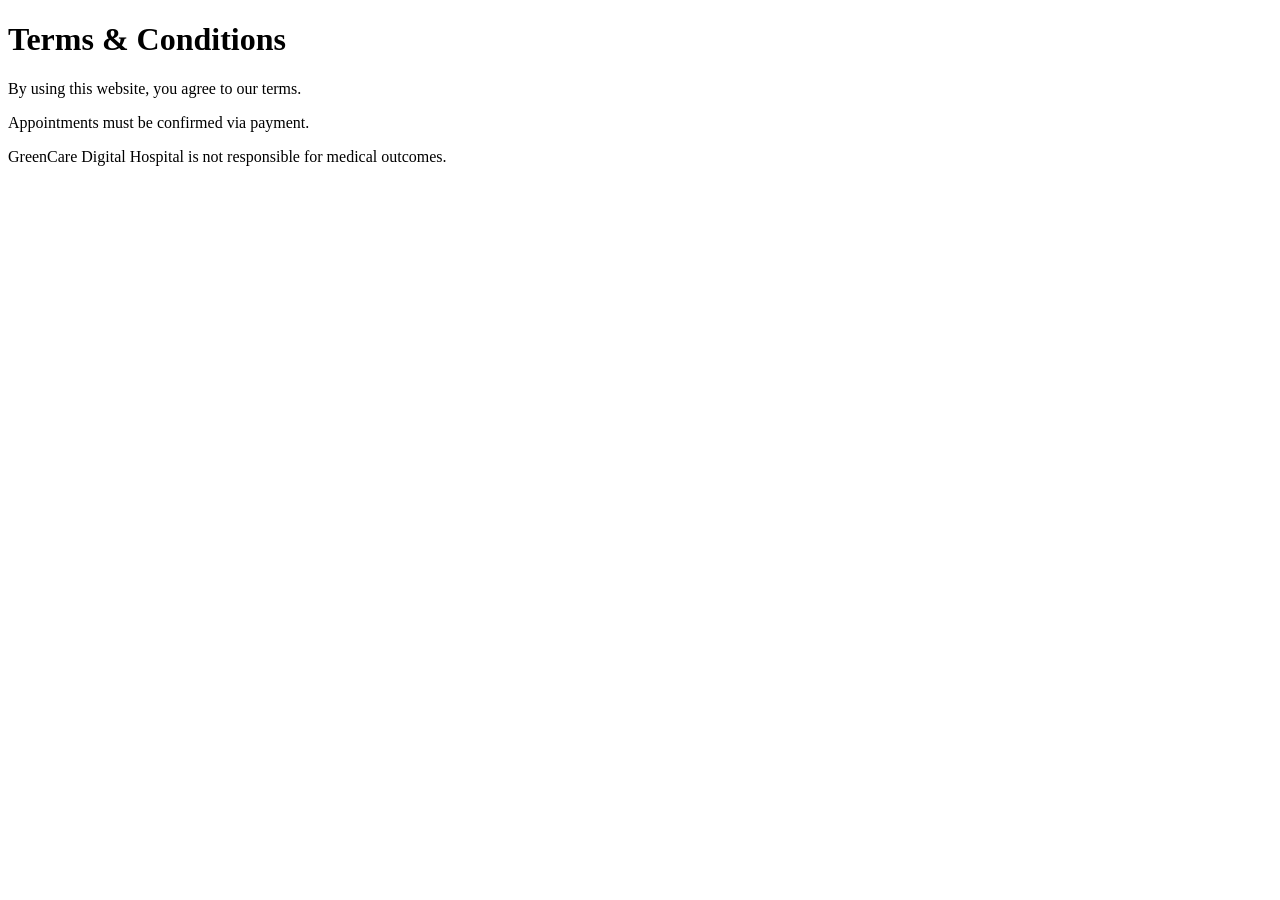
==== privacy.html @ 63e1cb96 "Create privacy.html" ====
<!DOCTYPE html>
<html>
<head>
<title>Terms and Conditions</title>
</head>
<body>
<h1>Terms & Conditions</h1>
<p>By using this website, you agree to our terms.</p>
<p>Appointments must be confirmed via payment.</p>
<p>GreenCare Digital Hospital is not responsible for medical outcomes.</p>
</body>
</html>
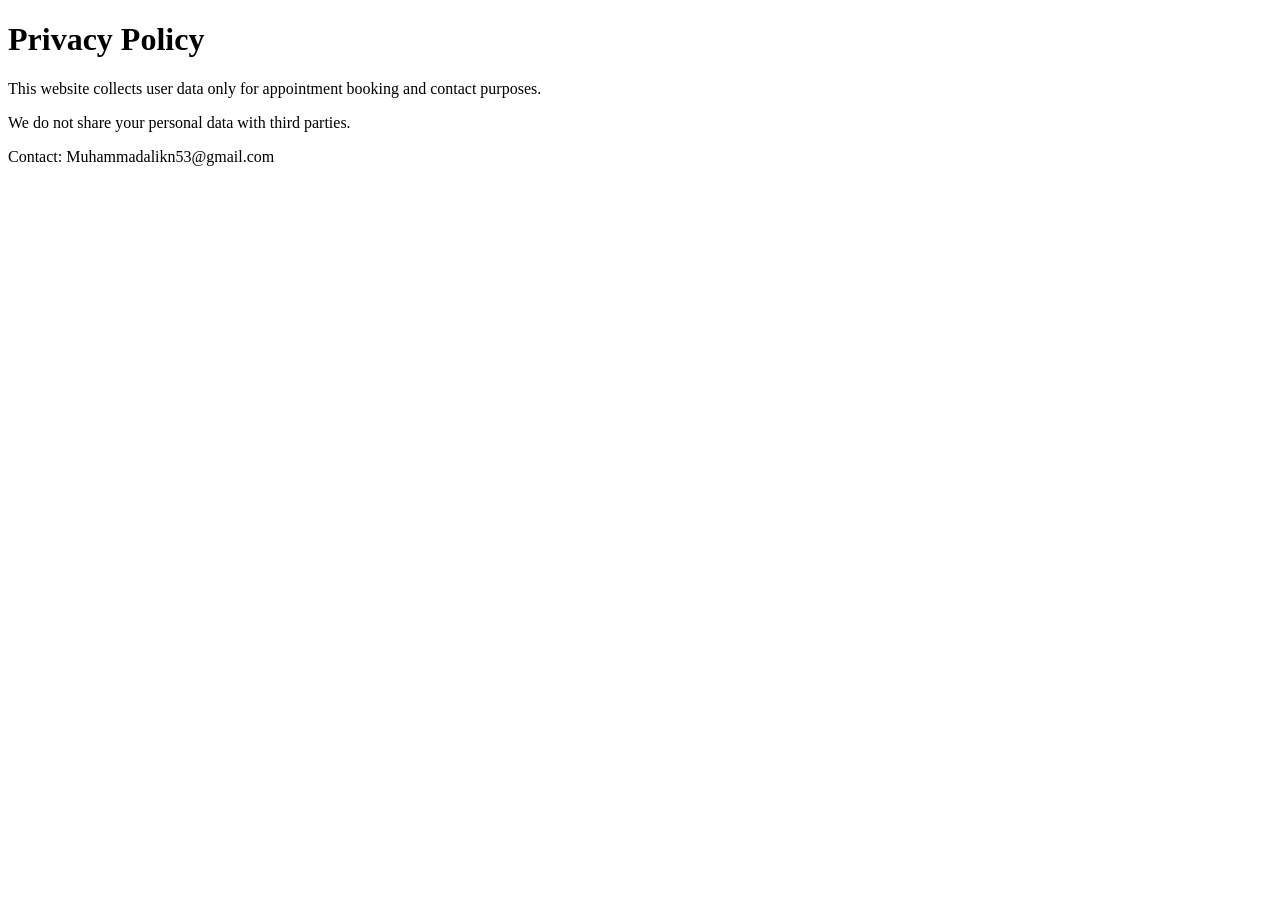
==== commit d17a5585: "Update privacy.html" ====
--- a/privacy.html
+++ b/privacy.html
@@ -1,12 +1,12 @@
 <!DOCTYPE html>
 <html>
 <head>
-<title>Terms and Conditions</title>
+<title>Privacy Policy</title>
 </head>
 <body>
-<h1>Terms & Conditions</h1>
-<p>By using this website, you agree to our terms.</p>
-<p>Appointments must be confirmed via payment.</p>
-<p>GreenCare Digital Hospital is not responsible for medical outcomes.</p>
+<h1>Privacy Policy</h1>
+<p>This website collects user data only for appointment booking and contact purposes.</p>
+<p>We do not share your personal data with third parties.</p>
+<p>Contact: Muhammadalikn53@gmail.com</p>
 </body>
 </html>
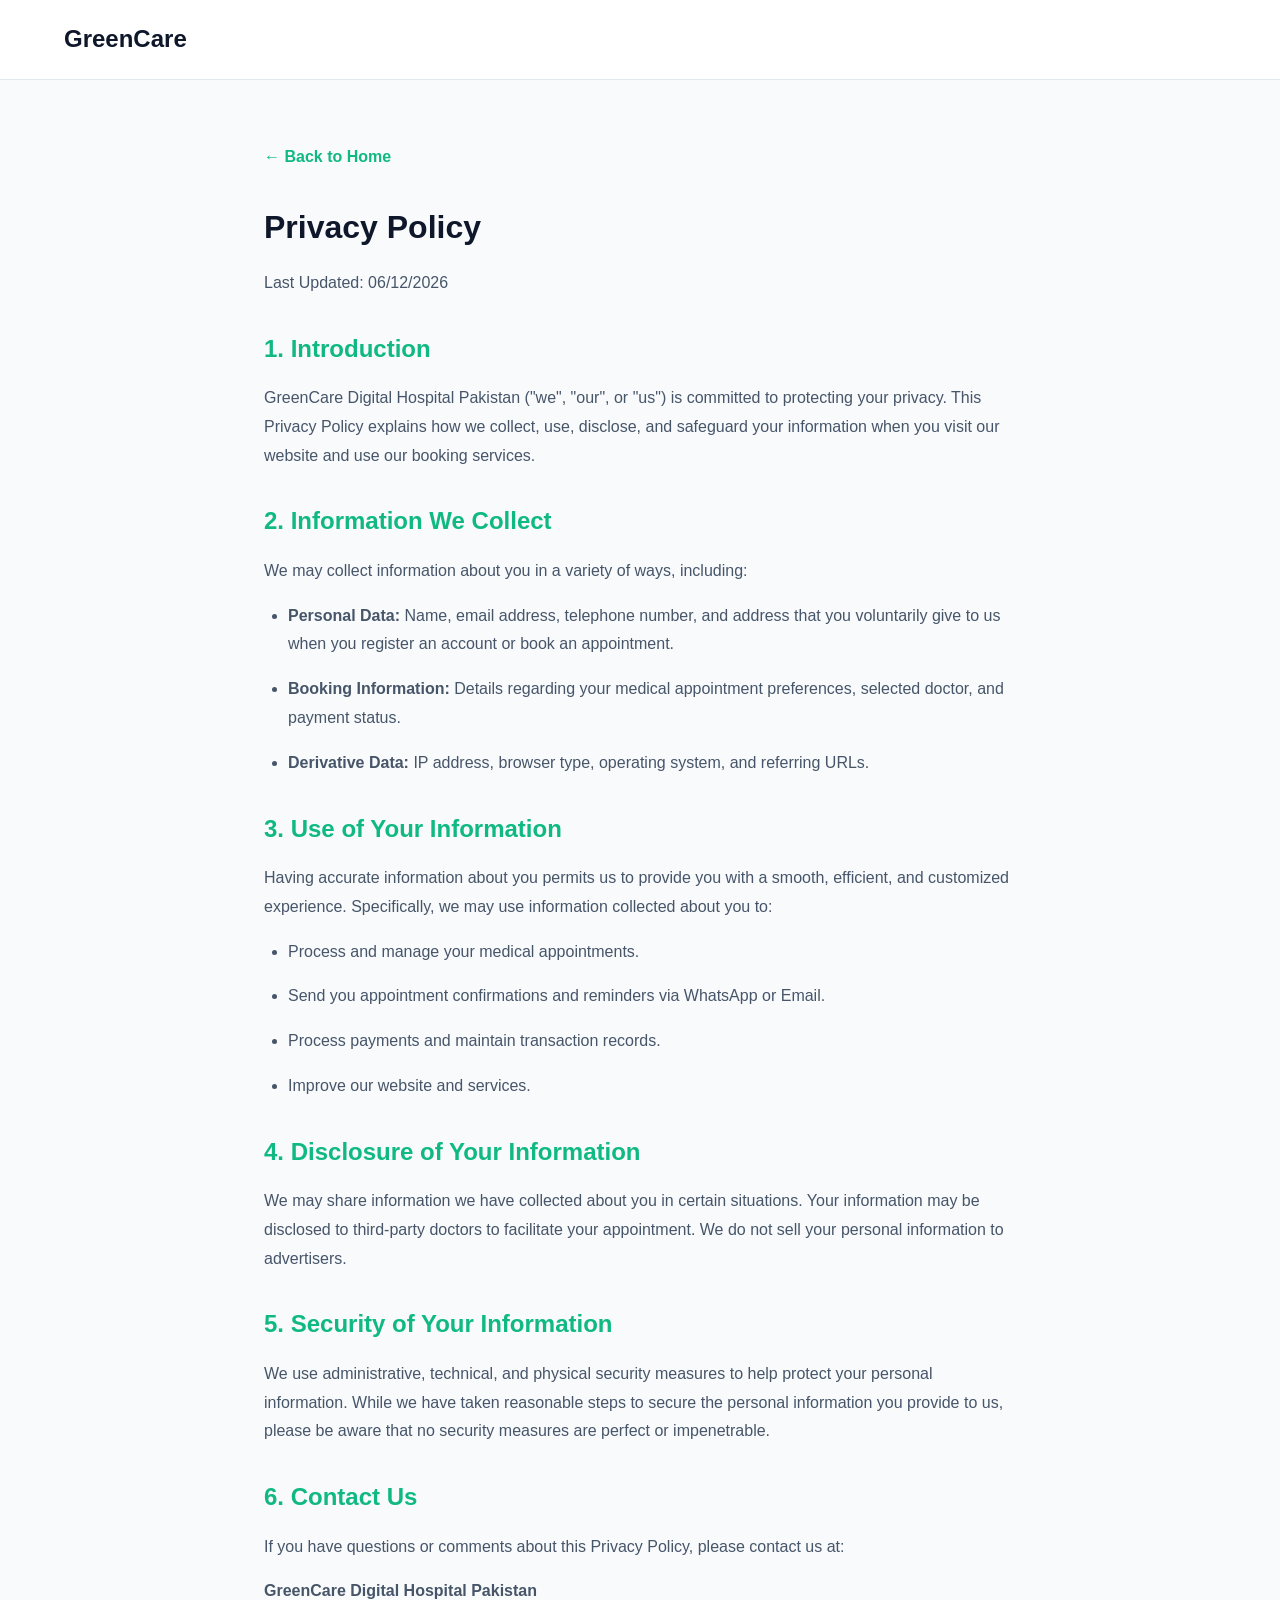
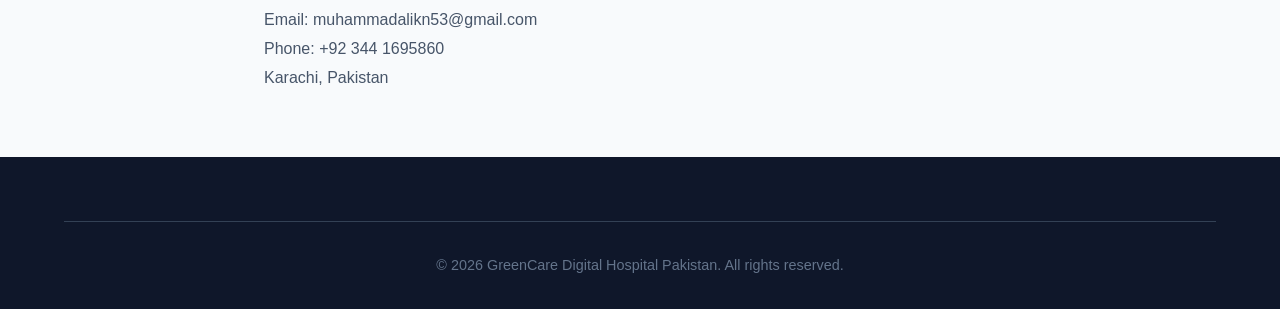
==== commit 1b1fb258: "Update privacy.html" ====
--- a/privacy.html
+++ b/privacy.html
@@ -1,12 +1,82 @@
 <!DOCTYPE html>
-<html>
+<html lang="en-PK" data-theme="light">
 <head>
-<title>Privacy Policy</title>
+    <meta charset="UTF-8">
+    <meta name="viewport" content="width=device-width, initial-scale=1.0">
+    <title>Privacy Policy - GreenCare Digital Hospital Pakistan</title>
+    <meta name="description" content="Privacy Policy for GreenCare Digital Hospital Pakistan.">
+    <link rel="stylesheet" href="style.css">
+    <style>
+        .policy-container { max-width: 800px; margin: 4rem auto; padding: 0 1.5rem; }
+        .policy-content h1 { font-size: 2rem; margin-bottom: 1rem; color: var(--secondary); }
+        .policy-content h2 { font-size: 1.5rem; margin-top: 2rem; margin-bottom: 1rem; color: var(--primary); }
+        .policy-content p, .policy-content li { color: var(--text-muted); margin-bottom: 1rem; line-height: 1.8; }
+        .policy-content ul { padding-left: 1.5rem; list-style: disc; }
+        .back-link { display: inline-block; margin-bottom: 2rem; color: var(--primary); font-weight: 600; }
+        .back-link:hover { text-decoration: underline; }
+    </style>
 </head>
 <body>
-<h1>Privacy Policy</h1>
-<p>This website collects user data only for appointment booking and contact purposes.</p>
-<p>We do not share your personal data with third parties.</p>
-<p>Contact: Muhammadalikn53@gmail.com</p>
+    <header class="site-header">
+        <div class="container header-container">
+            <a href="index.html" class="brand-logo"><span class="brand-name">GreenCare</span></a>
+        </div>
+    </header>
+
+    <main class="policy-container">
+        <a href="index.html" class="back-link">← Back to Home</a>
+        <article class="policy-content">
+            <h1>Privacy Policy</h1>
+            <p>Last Updated: <span id="date"></span></p>
+
+            <h2>1. Introduction</h2>
+            <p>GreenCare Digital Hospital Pakistan ("we", "our", or "us") is committed to protecting your privacy. This Privacy Policy explains how we collect, use, disclose, and safeguard your information when you visit our website and use our booking services.</p>
+
+            <h2>2. Information We Collect</h2>
+            <p>We may collect information about you in a variety of ways, including:</p>
+            <ul>
+                <li><strong>Personal Data:</strong> Name, email address, telephone number, and address that you voluntarily give to us when you register an account or book an appointment.</li>
+                <li><strong>Booking Information:</strong> Details regarding your medical appointment preferences, selected doctor, and payment status.</li>
+                <li><strong>Derivative Data:</strong> IP address, browser type, operating system, and referring URLs.</li>
+            </ul>
+
+            <h2>3. Use of Your Information</h2>
+            <p>Having accurate information about you permits us to provide you with a smooth, efficient, and customized experience. Specifically, we may use information collected about you to:</p>
+            <ul>
+                <li>Process and manage your medical appointments.</li>
+                <li>Send you appointment confirmations and reminders via WhatsApp or Email.</li>
+                <li>Process payments and maintain transaction records.</li>
+                <li>Improve our website and services.</li>
+            </ul>
+
+            <h2>4. Disclosure of Your Information</h2>
+            <p>We may share information we have collected about you in certain situations. Your information may be disclosed to third-party doctors to facilitate your appointment. We do not sell your personal information to advertisers.</p>
+
+            <h2>5. Security of Your Information</h2>
+            <p>We use administrative, technical, and physical security measures to help protect your personal information. While we have taken reasonable steps to secure the personal information you provide to us, please be aware that no security measures are perfect or impenetrable.</p>
+
+            <h2>6. Contact Us</h2>
+            <p>If you have questions or comments about this Privacy Policy, please contact us at:</p>
+            <p>
+                <strong>GreenCare Digital Hospital Pakistan</strong><br>
+                Email: muhammadalikn53@gmail.com<br>
+                Phone: +92 344 1695860<br>
+                Karachi, Pakistan
+            </p>
+        </article>
+    </main>
+
+    <footer class="site-footer">
+        <div class="container">
+            <div class="footer-bottom">
+                <p>&copy; <span id="year"></span> GreenCare Digital Hospital Pakistan. All rights reserved.</p>
+            </div>
+        </div>
+    </footer>
+
+    <script>
+        document.getElementById('year').textContent = new Date().getFullYear();
+        document.getElementById('date').textContent = new Date().toLocaleDateString('en-PK');
+    </script>
 </body>
 </html>
--- a/style.css
+++ b/style.css
@@ -0,0 +1,958 @@
+/* =========================================
+   1. VARIABLES & RESET
+   ========================================= */
+:root {
+    /* Colors */
+    --primary: #10b981;
+    --primary-dark: #059669;
+    --primary-light: #d1fae5;
+    --secondary: #0f172a;
+    --secondary-light: #1e293b;
+    --accent: #d4af37; /* Gold */
+    --accent-hover: #b5952f;
+    
+    --text-main: #0f172a;
+    --text-muted: #475569;
+    --text-light: #94a3b8;
+    --bg-body: #f8fafc;
+    --bg-surface: #ffffff;
+    --bg-surface-alt: #f1f5f9;
+    --border-color: #e2e8f0;
+    
+    /* Shadows */
+    --shadow-sm: 0 1px 2px 0 rgb(0 0 0 / 0.05);
+    --shadow-md: 0 4px 6px -1px rgb(0 0 0 / 0.1);
+    --shadow-lg: 0 10px 15px -3px rgb(0 0 0 / 0.1);
+    
+    /* Typography */
+    --font-heading: 'Poppins', sans-serif;
+    --font-body: 'Inter', sans-serif;
+    
+    /* Spacing */
+    --container-width: 1200px;
+    --header-height: 80px;
+    --radius-sm: 8px;
+    --radius-md: 12px;
+    --radius-lg: 24px;
+    
+    /* Transitions */
+    --transition: all 0.3s ease;
+}
+
+/* Dark Theme */
+[data-theme="dark"] {
+    --primary: #34d399;
+    --primary-dark: #10b981;
+    --primary-light: #064e3b;
+    --secondary: #f8fafc;
+    --secondary-light: #cbd5e1;
+    --text-main: #f8fafc;
+    --text-muted: #94a3b8;
+    --text-light: #64748b;
+    --bg-body: #0f172a;
+    --bg-surface: #1e293b;
+    --bg-surface-alt: #334155;
+    --border-color: #334155;
+    --shadow-sm: 0 1px 2px 0 rgb(0 0 0 / 0.3);
+    --shadow-md: 0 4px 6px -1px rgb(0 0 0 / 0.4);
+}
+
+*, *::before, *::after {
+    box-sizing: border-box;
+    margin: 0;
+    padding: 0;
+}
+
+html {
+    scroll-behavior: smooth;
+    font-size: 16px;
+}
+
+body {
+    font-family: var(--font-body);
+    color: var(--text-main);
+    background-color: var(--bg-body);
+    line-height: 1.6;
+    transition: background-color 0.3s, color 0.3s;
+}
+
+img {
+    max-width: 100%;
+    height: auto;
+    display: block;
+}
+
+a {
+    text-decoration: none;
+    color: inherit;
+    transition: var(--transition);
+}
+
+ul {
+    list-style: none;
+}
+
+button {
+    cursor: pointer;
+    border: none;
+    background: none;
+    font-family: inherit;
+}
+
+input, select {
+    font-family: inherit;
+    font-size: 1rem;
+}
+
+/* =========================================
+   2. UTILITIES & COMPONENTS
+   ========================================= */
+.container {
+    width: 100%;
+    max-width: var(--container-width);
+    margin: 0 auto;
+    padding: 0 1.5rem;
+}
+
+.section {
+    padding: 5rem 0;
+}
+
+.section-header {
+    text-align: center;
+    margin-bottom: 3rem;
+}
+
+.section-title {
+    font-family: var(--font-heading);
+    font-size: 2.5rem;
+    font-weight: 700;
+    color: var(--secondary);
+    margin-bottom: 1rem;
+    position: relative;
+    display: inline-block;
+}
+
+[data-theme="dark"] .section-title {
+    color: #fff;
+}
+
+.section-title::after {
+    content: '';
+    position: absolute;
+    bottom: -10px;
+    left: 50%;
+    transform: translateX(-50%);
+    width: 60px;
+    height: 4px;
+    background: var(--primary);
+    border-radius: 2px;
+}
+
+.section-subtitle {
+    color: var(--text-muted);
+    font-size: 1.1rem;
+    max-width: 600px;
+    margin: 0 auto;
+}
+
+.text-accent {
+    color: var(--primary);
+}
+
+.btn {
+    display: inline-flex;
+    align-items: center;
+    justify-content: center;
+    padding: 0.75rem 1.5rem;
+    font-weight: 600;
+    border-radius: var(--radius-sm);
+    transition: var(--transition);
+    font-size: 1rem;
+}
+
+.btn-primary {
+    background-color: var(--primary);
+    color: white;
+}
+
+.btn-primary:hover {
+    background-color: var(--primary-dark);
+    transform: translateY(-2px);
+    box-shadow: var(--shadow-md);
+}
+
+.btn-outline {
+    border: 2px solid var(--primary);
+    color: var(--primary);
+    background: transparent;
+}
+
+.btn-outline:hover {
+    background-color: var(--primary);
+    color: white;
+}
+
+.btn-whatsapp {
+    background-color: #25D366;
+    color: white;
+}
+
+.btn-whatsapp:hover {
+    background-color: #128C7E;
+}
+
+.btn-block {
+    width: 100%;
+}
+
+.hidden {
+    display: none !important;
+}
+
+.loading-spinner {
+    width: 40px;
+    height: 40px;
+    border: 4px solid var(--bg-surface-alt);
+    border-top-color: var(--primary);
+    border-radius: 50%;
+    animation: spin 1s linear infinite;
+    margin: 2rem auto;
+}
+
+@keyframes spin {
+    to { transform: rotate(360deg); }
+}
+
+/* Toast Notification */
+.toast-container {
+    position: fixed;
+    bottom: 20px;
+    right: 20px;
+    z-index: 1000;
+    display: flex;
+    flex-direction: column;
+    gap: 10px;
+}
+
+.toast {
+    background: var(--bg-surface);
+    color: var(--text-main);
+    padding: 1rem 1.5rem;
+    border-radius: var(--radius-sm);
+    box-shadow: var(--shadow-lg);
+    border-left: 4px solid var(--primary);
+    animation: slideIn 0.3s ease;
+}
+
+@keyframes slideIn {
+    from { transform: translateX(100%); opacity: 0; }
+    to { transform: translateX(0); opacity: 1; }
+}
+
+/* =========================================
+   3. HEADER & NAVIGATION
+   ========================================= */
+.site-header {
+    height: var(--header-height);
+    background-color: var(--bg-surface);
+    border-bottom: 1px solid var(--border-color);
+    position: sticky;
+    top: 0;
+    z-index: 100;
+    display: flex;
+    align-items: center;
+}
+
+.header-container {
+    display: flex;
+    justify-content: space-between;
+    align-items: center;
+}
+
+.brand-logo {
+    display: flex;
+    align-items: center;
+    gap: 0.5rem;
+    font-family: var(--font-heading);
+    font-size: 1.5rem;
+    font-weight: 700;
+    color: var(--secondary);
+}
+
+[data-theme="dark"] .brand-name {
+    color: #fff;
+}
+
+.brand-name {
+    color: var(--secondary);
+}
+
+.nav-toggle {
+    display: none;
+    width: 40px;
+    height: 40px;
+    position: relative;
+}
+
+.hamburger {
+    display: block;
+    width: 24px;
+    height: 2px;
+    background-color: var(--text-main);
+    position: absolute;
+    top: 50%;
+    left: 50%;
+    transform: translate(-50%, -50%);
+    transition: var(--transition);
+}
+
+.hamburger::before,
+.hamburger::after {
+    content: '';
+    position: absolute;
+    width: 100%;
+    height: 100%;
+    background-color: var(--text-main);
+    transition: var(--transition);
+}
+
+.hamburger::before { top: -8px; }
+.hamburger::after { top: 8px; }
+
+.nav-toggle[aria-expanded="true"] .hamburger {
+    background-color: transparent;
+}
+
+.nav-toggle[aria-expanded="true"] .hamburger::before {
+    transform: rotate(45deg);
+    top: 0;
+}
+
+.nav-toggle[aria-expanded="true"] .hamburger::after {
+    transform: rotate(-45deg);
+    top: 0;
+}
+
+.primary-nav {
+    display: flex;
+    align-items: center;
+    gap: 2rem;
+}
+
+.nav-list {
+    display: flex;
+    gap: 2rem;
+}
+
+.nav-link {
+    font-weight: 500;
+    color: var(--text-muted);
+    position: relative;
+}
+
+.nav-link:hover,
+.nav-link.active {
+    color: var(--primary);
+}
+
+.nav-link.highlight {
+    background-color: var(--primary-light);
+    color: var(--primary-dark);
+    padding: 0.5rem 1rem;
+    border-radius: var(--radius-sm);
+}
+
+[data-theme="dark"] .nav-link.highlight {
+    background-color: var(--primary-dark);
+    color: white;
+}
+
+.theme-toggle {
+    width: 40px;
+    height: 40px;
+    border-radius: 50%;
+    background-color: var(--bg-surface-alt);
+    display: flex;
+    align-items: center;
+    justify-content: center;
+    color: var(--text-muted);
+    transition: var(--transition);
+}
+
+.theme-toggle:hover {
+    color: var(--primary);
+    transform: rotate(15deg);
+}
+
+.icon-moon { display: none; }
+[data-theme="dark"] .icon-sun { display: none; }
+[data-theme="dark"] .icon-moon { display: block; }
+
+/* =========================================
+   4. HERO SECTION
+   ========================================= */
+.hero-section {
+    position: relative;
+    min-height: 80vh;
+    display: flex;
+    align-items: center;
+    overflow: hidden;
+    padding-top: var(--header-height);
+}
+
+.hero-bg {
+    position: absolute;
+    top: 0;
+    left: 0;
+    width: 100%;
+    height: 100%;
+    z-index: -1;
+}
+
+.hero-bg img {
+    width: 100%;
+    height: 100%;
+    object-fit: cover;
+}
+
+.hero-overlay {
+    position: absolute;
+    top: 0;
+    left: 0;
+    width: 100%;
+    height: 100%;
+    background: linear-gradient(to right, rgba(15, 23, 42, 0.9), rgba(15, 23, 42, 0.6));
+}
+
+.hero-content {
+    position: relative;
+    color: white;
+    max-width: 800px;
+}
+
+.hero-title {
+    font-size: 3.5rem;
+    line-height: 1.2;
+    margin-bottom: 1.5rem;
+    font-weight: 700;
+}
+
+.hero-subtitle {
+    font-size: 1.25rem;
+    margin-bottom: 2rem;
+    color: #cbd5e1;
+    max-width: 600px;
+}
+
+.hero-actions {
+    display: flex;
+    gap: 1rem;
+    margin-bottom: 3rem;
+}
+
+.hero-stats {
+    display: flex;
+    gap: 3rem;
+    border-top: 1px solid rgba(255,255,255,0.2);
+    padding-top: 2rem;
+}
+
+.stat-item {
+    display: flex;
+    flex-direction: column;
+}
+
+.stat-number {
+    font-size: 2rem;
+    font-weight: 700;
+    color: var(--accent);
+}
+
+.stat-label {
+    font-size: 0.9rem;
+    color: #94a3b8;
+}
+
+/* =========================================
+   5. ABOUT SECTION
+   ========================================= */
+.about-grid {
+    display: grid;
+    grid-template-columns: 1fr 1fr;
+    gap: 4rem;
+    align-items: center;
+}
+
+.about-image-wrapper {
+    position: relative;
+    border-radius: var(--radius-lg);
+    overflow: hidden;
+    box-shadow: var(--shadow-lg);
+}
+
+.about-image {
+    width: 100%;
+    height: 400px;
+    object-fit: cover;
+}
+
+.about-badge {
+    position: absolute;
+    bottom: 20px;
+    right: 20px;
+    background: var(--bg-surface);
+    padding: 1rem;
+    border-radius: var(--radius-md);
+    box-shadow: var(--shadow-md);
+    display: flex;
+    flex-direction: column;
+    align-items: center;
+}
+
+.about-badge strong {
+    font-size: 0.8rem;
+    text-transform: uppercase;
+    color: var(--text-muted);
+}
+
+.about-badge span {
+    font-weight: 700;
+    color: var(--primary);
+}
+
+.about-content .lead {
+    font-size: 1.2rem;
+    font-weight: 500;
+    color: var(--text-main);
+    margin-bottom: 1rem;
+}
+
+.feature-list {
+    margin: 2rem 0;
+    display: flex;
+    flex-direction: column;
+    gap: 1.5rem;
+}
+
+.feature-item {
+    display: flex;
+    gap: 1rem;
+}
+
+.feature-item .icon {
+    font-size: 1.5rem;
+    background: var(--primary-light);
+    width: 50px;
+    height: 50px;
+    display: flex;
+    align-items: center;
+    justify-content: center;
+    border-radius: 50%;
+    flex-shrink: 0;
+}
+
+.feature-item h4 {
+    margin-bottom: 0.25rem;
+    color: var(--secondary);
+}
+
+[data-theme="dark"] .feature-item h4 {
+    color: #fff;
+}
+
+.feature-item p {
+    color: var(--text-muted);
+    font-size: 0.95rem;
+    margin: 0;
+}
+
+.powered-by {
+    margin-top: 2rem;
+    padding: 1rem;
+    background: var(--bg-surface-alt);
+    border-radius: var(--radius-sm);
+    text-align: center;
+    color: var(--text-muted);
+}
+
+/* =========================================
+   6. DOCTORS SECTION
+   ========================================= */
+.doctors-section {
+    background-color: var(--bg-surface-alt);
+}
+
+.doctors-grid {
+    display: grid;
+    grid-template-columns: repeat(auto-fill, minmax(300px, 1fr));
+    gap: 2rem;
+}
+
+.doctor-card {
+    background: var(--bg-surface);
+    border-radius: var(--radius-md);
+    padding: 2rem;
+    box-shadow: var(--shadow-sm);
+    border: 1px solid var(--border-color);
+    transition: var(--transition);
+    display: flex;
+    flex-direction: column;
+    gap: 1rem;
+}
+
+.doctor-card:hover {
+    transform: translateY(-5px);
+    box-shadow: var(--shadow-lg);
+}
+
+.doctor-info h3 {
+    font-size: 1.25rem;
+    margin-bottom: 0.25rem;
+    color: var(--secondary);
+}
+
+[data-theme="dark"] .doctor-info h3 {
+    color: #fff;
+}
+
+.doctor-location {
+    color: var(--text-muted);
+    font-size: 0.9rem;
+    display: flex;
+    align-items: center;
+    gap: 0.5rem;
+}
+
+.doctor-fee {
+    font-size: 1.5rem;
+    font-weight: 700;
+    color: var(--primary);
+}
+
+.doctor-actions {
+    margin-top: auto;
+    display: flex;
+    gap: 1rem;
+}
+
+.btn-sm {
+    padding: 0.5rem 1rem;
+    font-size: 0.9rem;
+    flex: 1;
+}
+
+/* =========================================
+   7. BOOKING SECTION
+   ========================================= */
+.booking-container {
+    display: flex;
+    justify-content: center;
+}
+
+.booking-card {
+    background: var(--bg-surface);
+    padding: 2.5rem;
+    border-radius: var(--radius-lg);
+    box-shadow: var(--shadow-lg);
+    width: 100%;
+    max-width: 600px;
+    border: 1px solid var(--border-color);
+}
+
+.booking-form .form-group {
+    margin-bottom: 1.5rem;
+    display: flex;
+    flex-direction: column;
+    gap: 0.5rem;
+}
+
+.form-row {
+    display: grid;
+    grid-template-columns: 1fr 1fr;
+    gap: 1rem;
+}
+
+.form-group label {
+    font-weight: 500;
+    font-size: 0.95rem;
+}
+
+.form-group input,
+.form-group select {
+    padding: 0.75rem 1rem;
+    border: 1px solid var(--border-color);
+    border-radius: var(--radius-sm);
+    background: var(--bg-body);
+    color: var(--text-main);
+    outline: none;
+    transition: var(--transition);
+}
+
+.form-group input:focus,
+.form-group select:focus {
+    border-color: var(--primary);
+    box-shadow: 0 0 0 3px var(--primary-light);
+}
+
+.error-msg {
+    color: #ef4444;
+    font-size: 0.85rem;
+    min-height: 1.25rem;
+}
+
+.booking-success {
+    text-align: center;
+    padding: 2rem 0;
+    animation: fadeIn 0.5s ease;
+}
+
+@keyframes fadeIn {
+    from { opacity: 0; transform: scale(0.95); }
+    to { opacity: 1; transform: scale(1); }
+}
+
+.success-icon {
+    width: 60px;
+    height: 60px;
+    background: var(--primary);
+    color: white;
+    border-radius: 50%;
+    display: flex;
+    align-items: center;
+    justify-content: center;
+    font-size: 2rem;
+    margin: 0 auto 1.5rem;
+}
+
+.payment-methods {
+    display: grid;
+    grid-template-columns: 1fr 1fr;
+    gap: 1rem;
+    margin: 1.5rem 0;
+}
+
+.payment-card {
+    background: var(--bg-surface-alt);
+    padding: 1rem;
+    border-radius: var(--radius-sm);
+    display: flex;
+    flex-direction: column;
+    align-items: center;
+    border: 1px solid var(--border-color);
+}
+
+.payment-label {
+    font-weight: 600;
+    margin-bottom: 0.5rem;
+    color: var(--text-muted);
+}
+
+.payment-code {
+    font-family: monospace;
+    font-size: 1.1rem;
+    font-weight: 700;
+    color: var(--text-main);
+}
+
+.btn-text-link {
+    background: none;
+    color: var(--text-muted);
+    text-decoration: underline;
+    margin-top: 1rem;
+    display: block;
+    width: 100%;
+}
+
+/* =========================================
+   8. CONTACT SECTION
+   ========================================= */
+.contact-grid {
+    display: grid;
+    grid-template-columns: repeat(auto-fit, minmax(250px, 1fr));
+    gap: 2rem;
+}
+
+.contact-card {
+    background: var(--bg-surface);
+    padding: 2rem;
+    border-radius: var(--radius-md);
+    border: 1px solid var(--border-color);
+    box-shadow: var(--shadow-sm);
+}
+
+.contact-card h3 {
+    font-size: 1.25rem;
+    margin-bottom: 1.5rem;
+    color: var(--secondary);
+    border-bottom: 2px solid var(--primary);
+    padding-bottom: 0.5rem;
+    display: inline-block;
+}
+
+[data-theme="dark"] .contact-card h3 {
+    color: #fff;
+}
+
+.contact-list li {
+    margin-bottom: 0.75rem;
+}
+
+.contact-list a {
+    color: var(--text-muted);
+    transition: var(--transition);
+}
+
+.contact-list a:hover {
+    color: var(--primary);
+    padding-left: 5px;
+}
+
+.social-links {
+    display: flex;
+    flex-wrap: wrap;
+    gap: 1rem;
+}
+
+.social-links a {
+    width: 40px;
+    height: 40px;
+    background: var(--bg-surface-alt);
+    border-radius: 50%;
+    display: flex;
+    align-items: center;
+    justify-content: center;
+    font-weight: 600;
+    color: var(--text-muted);
+    border: 1px solid var(--border-color);
+}
+
+.social-links a:hover {
+    background: var(--primary);
+    color: white;
+    border-color: var(--primary);
+}
+
+/* =========================================
+   9. FOOTER
+   ========================================= */
+.site-footer {
+    background-color: var(--secondary);
+    color: #cbd5e1;
+    padding: 4rem 0 2rem;
+}
+
+.footer-grid {
+    display: grid;
+    grid-template-columns: 2fr 1fr 1fr 1fr;
+    gap: 3rem;
+    margin-bottom: 3rem;
+}
+
+.footer-brand .brand-name {
+    color: white;
+    font-size: 1.5rem;
+}
+
+.footer-desc {
+    margin-top: 1rem;
+    line-height: 1.8;
+    color: #94a3b8;
+}
+
+.footer-links h4 {
+    color: white;
+    margin-bottom: 1.5rem;
+    font-size: 1.1rem;
+}
+
+.footer-links ul {
+    display: flex;
+    flex-direction: column;
+    gap: 0.75rem;
+}
+
+.footer-links a:hover {
+    color: var(--primary);
+}
+
+.footer-bottom {
+    text-align: center;
+    padding-top: 2rem;
+    border-top: 1px solid #334155;
+    color: #64748b;
+    font-size: 0.9rem;
+}
+
+/* =========================================
+   10. RESPONSIVE
+   ========================================= */
+@media (max-width: 768px) {
+    :root {
+        --header-height: 70px;
+    }
+
+    .nav-toggle {
+        display: block;
+    }
+
+    .primary-nav {
+        position: fixed;
+        top: var(--header-height);
+        left: 0;
+        width: 100%;
+        background: var(--bg-surface);
+        flex-direction: column;
+        padding: 2rem;
+        gap: 1.5rem;
+        border-bottom: 1px solid var(--border-color);
+        transform: translateY(-150%);
+        transition: transform 0.3s ease;
+        z-index: 99;
+    }
+
+    .primary-nav.active {
+        transform: translateY(0);
+    }
+
+    .nav-list {
+        flex-direction: column;
+        align-items: center;
+        gap: 1.5rem;
+        width: 100%;
+    }
+
+    .nav-actions {
+        width: 100%;
+        display: flex;
+        justify-content: center;
+    }
+
+    .hero-title {
+        font-size: 2.5rem;
+    }
+
+    .hero-stats {
+        flex-direction: column;
+        gap: 1.5rem;
+        align-items: flex-start;
+    }
+
+    .about-grid {
+        grid-template-columns: 1fr;
+        gap: 2rem;
+    }
+
+    .form-row {
+        grid-template-columns: 1fr;
+    }
+
+    .footer-grid {
+        grid-template-columns: 1fr;
+        gap: 2rem;
+    }
+
+    .hero-actions {
+        flex-direction: column;
+    }
+}
